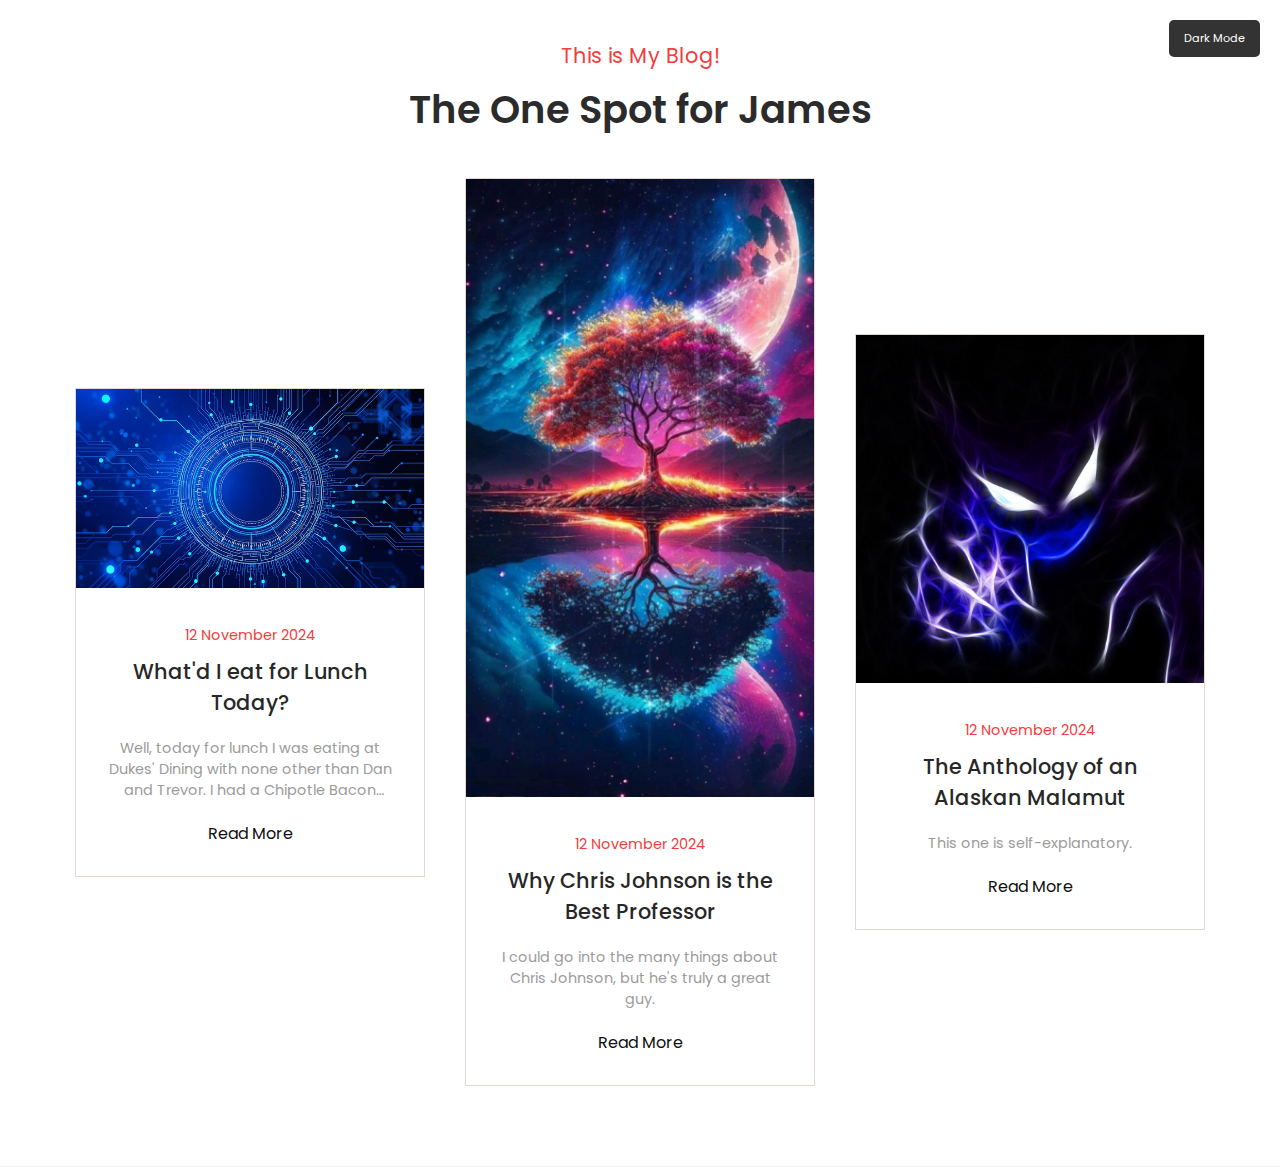
==== index.html @ 2184aa3c "maybe" ====
<!doctype HTML>
<html>

  <head>
    <meta charset="utf-8">
    <meta name="viewport" content="width=device-width, initial-scale=1.0, maximum-scale=1.0, user=scalable=no">

      <!--title--------------------------->
      <title>Blog Section</title>

      <!--stylesheet---------------------->
      <link rel="stylesheet" href="css/style.css"/>

      <!--fav icon------------------------>
      <link rel="shortcut icon" href="images/existential_dread.svg"/>

      <!--poppins------------>
      <link rel="preconnect" href="https://fonts.googleapis.com">
      <link rel="preconnect" href="https://fonts.gstatic.com" crossorigin>
      <link href="https://fonts.googleapis.com/css2?family=Poppins:ital,wght@0,100;0,200;0,300;0,400;0,500;0,600;0,700;0,800;0,900;1,100;1,200;1,300;1,400;1,500;1,600;1,700;1,800;1,900&display=swap" rel="stylesheet">
  </head>

  <body>
    

    <!--==BLOG-section=============================================================-->
    <section id="blog">

      <!--heading----------------------->
      <div class="blog-heading">
        <span>This is My Blog!</span>
        
        <h3>The One Spot for James</h3>
      </div>

      <button class="dark-mode-toggle" onclick="toggleTheme('dark-mode')">Dark Mode</button>

      <!--blog-container-------------->
      <div class="blog-container">

        <!--box-1----------->
        <div class="blog-box">
          <!--img----------->
          <div class="blog-img">
            <img src="images/cool_tech.jpeg" alt="Blog">
          </div>
  
          <!--text--->
          <div class="blog-text">
            <span>12 November 2024</span>
            <a href="lunch.html" class="blog-title">What'd I eat for Lunch Today?</a>
            <p>Well, today for lunch I was eating at Dukes' Dining with none other than Dan and Trevor. I had a Chipotle Bacon Cheeseburger from The Den. It was mmm-mmm good. Then I had to walk uphill for 15 mins :/</p>
            <a href="lunch.html">Read More</a>
          </div>

        </div>

        <!--box-2----------->
        <div class="blog-box">
          <!--img----------->
          <div class="blog-img">
            <img src="images/tree.jpg" alt="Blog">
          </div>
  
          <!--text--->
          <div class="blog-text">
            <span>12 November 2024</span>
            <a href="chris.html" class="blog-title">Why Chris Johnson is the Best Professor</a>
            <p>I could go into the many things about Chris Johnson, but he's truly a great guy.</p>
            <a href="chris.html">Read More</a>
          </div>

        </div>

        <!--box-3----------->
        <div class="blog-box">
          <!--img----------->
          <div class="blog-img">
            <img src="images/haunter.jpeg" alt="Blog">
          </div>
  
          <!--text--->
          <div class="blog-text">
            <span>12 November 2024</span>
            <a href="malamut.html" class="blog-title">The Anthology of an Alaskan Malamut</a>
            <p>This one is self-explanatory.</p>
            <a href="malamut.html">Read More</a>
          </div>

        </div>



      </div>



    </section>

    <script src="scripts/funcs.js"></script>
  </body>


</html>
---- css/style.css ----
/* Global Styles */
* {
    margin: 0;
    padding: 0;
    font-family: 'Poppins', sans-serif;
    box-sizing: border-box;
}

body {
    margin: 0;
    padding: 0;
    background-color: white;
    color: black;
}

a {
    text-decoration: none;
}

ul {
    list-style: none;
}

/* Dark Mode Styling */
.dark-mode {
    background-color: black;
    color: white;
}

/* Button Styling */
.dark-mode-toggle {
    position: fixed;
    top: 20px;
    right: 20px;
    padding: 10px 15px;
    background-color: #333;
    color: #fff;
    border: none;
    border-radius: 5px;
    cursor: pointer;
    font-size: 0.7rem;
    z-index: 1000;
    transition: background-color 0.3s;
}

.dark-mode-toggle:hover {
    background-color: #555;
}

.dark-mode .dark-mode-toggle {
    background-color: #ddd;
    color: #333;
}

/* Blog Section */
#blog {
    display: flex;
    justify-content: center;
    align-items: center;
    flex-direction: column;
    padding: 40px;
    border-bottom: 1px solid rgba(0, 0, 0, 0.05);
}

.blog-heading {
    display: flex;
    justify-content: center;
    align-items: center;
    flex-direction: column;
    text-align: center;
}

/* Blog heading span */
.blog-heading span {
    color: #f33c3c;
    font-size: 1.3rem;
    font-weight: 400;
    margin-bottom: 10px;
}

.blog-heading h3 {
    font-size: 2.4rem;
    color: #2b2b2b;
    font-weight: 600;
}

.dark-mode .blog-heading h3 {
    color: white;
}

.blog-container {
    display: flex;
    justify-content: center;
    align-items: center;
    margin: 20px 0;
    flex-wrap: wrap;
}

.blog-box {
    width: 350px;
    background-color: #ffffff;
    border: 1px solid #E1D9D1;
    margin: 20px;
}

.dark-mode .blog-box {
    background-color: #1e1e1e;
    border-color: #333;
}

.blog-img img {
    width: 100%;
    height: auto;
    object-fit: cover;
    object-position: center;
}

/* Blog Text Container */
.blog-text {
    padding: 30px;
    display: flex;
    flex-direction: column;
    justify-content: flex-start; /* Align items to the top */
}

/* Blog Date */
.blog-text span {
    color: #f33c3c;
    font-size: 0.9rem;
    text-align: center;  /* Center the date */
    margin-bottom: 10px;  /* Add some space below the date */
}

/* Blog Title */
.blog-text .blog-title {
    font-size: 1.3rem;
    font-weight: 500;
    color: #272727;
    text-align: center;  /* Center the title */
}

.dark-mode .blog-text .blog-title {
    color: #e0e0e0;
}

/* Adjust title hover state */
.blog-text .blog-title:hover {
    color: #f33c3c;
    transition: all ease 0.3s;
}

/* Blog Content */
.blog-text p {
    color: #9b9b9b;
    font-size: 0.9rem;
    display: -webkit-box;
    -webkit-line-clamp: 3;
    line-clamp: 3;
    -webkit-box-orient: vertical;
    overflow: hidden;
    text-overflow: ellipsis;
    margin: 20px 0;
    text-align: center;  /* Center the content */
}

.dark-mode .blog-text p {
    color: #bbbbbb;
}

/* Links */
.blog-text a {
    color: #0f0f0f;
    text-align: center;  /* Center the link */
}

.dark-mode .blog-text a {
    color: #ffffff;
}

.blog-text a:hover {
    color: #f33c3c;
    transition: all ease 0.3s;
}
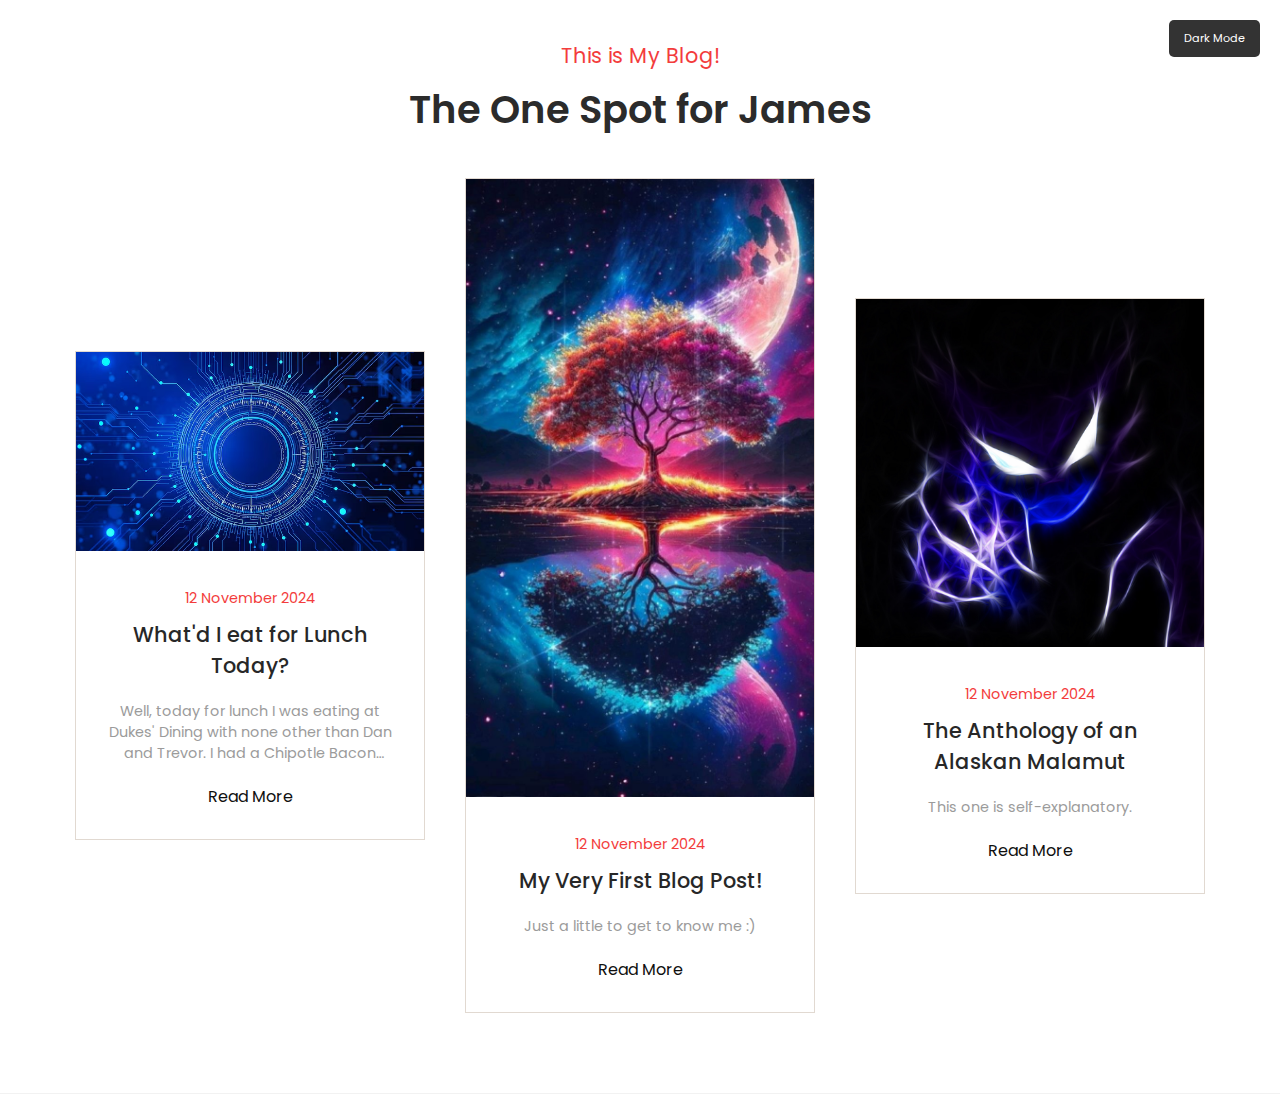
==== commit 354187a4: "posts!" ====
--- a/index.html
+++ b/index.html
@@ -10,6 +10,9 @@
 
       <!--stylesheet---------------------->
       <link rel="stylesheet" href="css/style.css"/>
+
+      <!--dark-mode--------->
+      <script src="scripts/darkmode.js"></script>
 
       <!--fav icon------------------------>
       <link rel="shortcut icon" href="images/existential_dread.svg"/>
@@ -33,7 +36,14 @@
         <h3>The One Spot for James</h3>
       </div>
 
-      <button class="dark-mode-toggle" onclick="toggleTheme('dark-mode')">Dark Mode</button>
+      <button class="dark-mode-toggle" onclick="toggleDarkMode()">Dark Mode</button>
+
+      <script>
+        // Apply dark mode if the theme is already set in the cookie
+        document.addEventListener("DOMContentLoaded", function () {
+            applyDarkMode();  // Check and apply dark mode if stored in cookies
+        });
+      </script>
 
       <!--blog-container-------------->
       <div class="blog-container">
@@ -48,9 +58,9 @@
           <!--text--->
           <div class="blog-text">
             <span>12 November 2024</span>
-            <a href="lunch.html" class="blog-title">What'd I eat for Lunch Today?</a>
+            <a href="posts/lunch.html" class="blog-title">What'd I eat for Lunch Today?</a>
             <p>Well, today for lunch I was eating at Dukes' Dining with none other than Dan and Trevor. I had a Chipotle Bacon Cheeseburger from The Den. It was mmm-mmm good. Then I had to walk uphill for 15 mins :/</p>
-            <a href="lunch.html">Read More</a>
+            <a href="posts/lunch.html">Read More</a>
           </div>
 
         </div>
@@ -65,9 +75,9 @@
           <!--text--->
           <div class="blog-text">
             <span>12 November 2024</span>
-            <a href="chris.html" class="blog-title">Why Chris Johnson is the Best Professor</a>
-            <p>I could go into the many things about Chris Johnson, but he's truly a great guy.</p>
-            <a href="chris.html">Read More</a>
+            <a href="posts/first.html" class="blog-title">My Very First Blog Post!</a>
+            <p>Just a little to get to know me :)</p>
+            <a href="posts/first.html">Read More</a>
           </div>
 
         </div>
@@ -82,9 +92,9 @@
           <!--text--->
           <div class="blog-text">
             <span>12 November 2024</span>
-            <a href="malamut.html" class="blog-title">The Anthology of an Alaskan Malamut</a>
+            <a href="posts/malamut.html" class="blog-title">The Anthology of an Alaskan Malamut</a>
             <p>This one is self-explanatory.</p>
-            <a href="malamut.html">Read More</a>
+            <a href="posts/malamut.html">Read More</a>
           </div>
 
         </div>
@@ -97,7 +107,6 @@
 
     </section>
 
-    <script src="scripts/funcs.js"></script>
   </body>
 
 
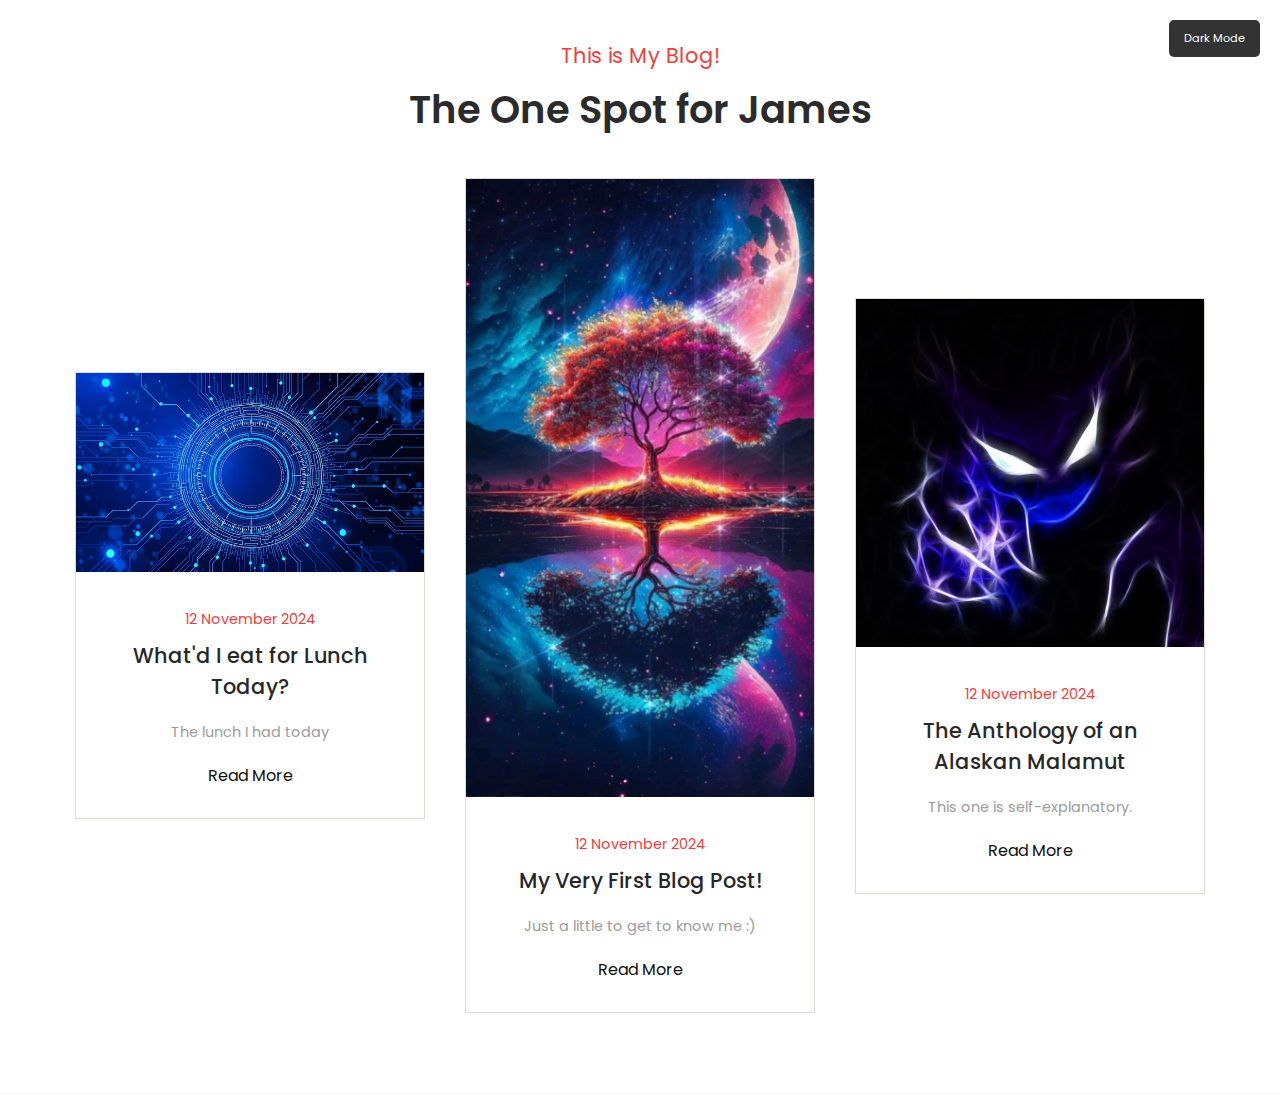
==== commit 20de55e9: "updated" ====
--- a/index.html
+++ b/index.html
@@ -59,7 +59,7 @@
           <div class="blog-text">
             <span>12 November 2024</span>
             <a href="posts/lunch.html" class="blog-title">What'd I eat for Lunch Today?</a>
-            <p>Well, today for lunch I was eating at Dukes' Dining with none other than Dan and Trevor. I had a Chipotle Bacon Cheeseburger from The Den. It was mmm-mmm good. Then I had to walk uphill for 15 mins :/</p>
+            <p>The lunch I had today</p>
             <a href="posts/lunch.html">Read More</a>
           </div>
 
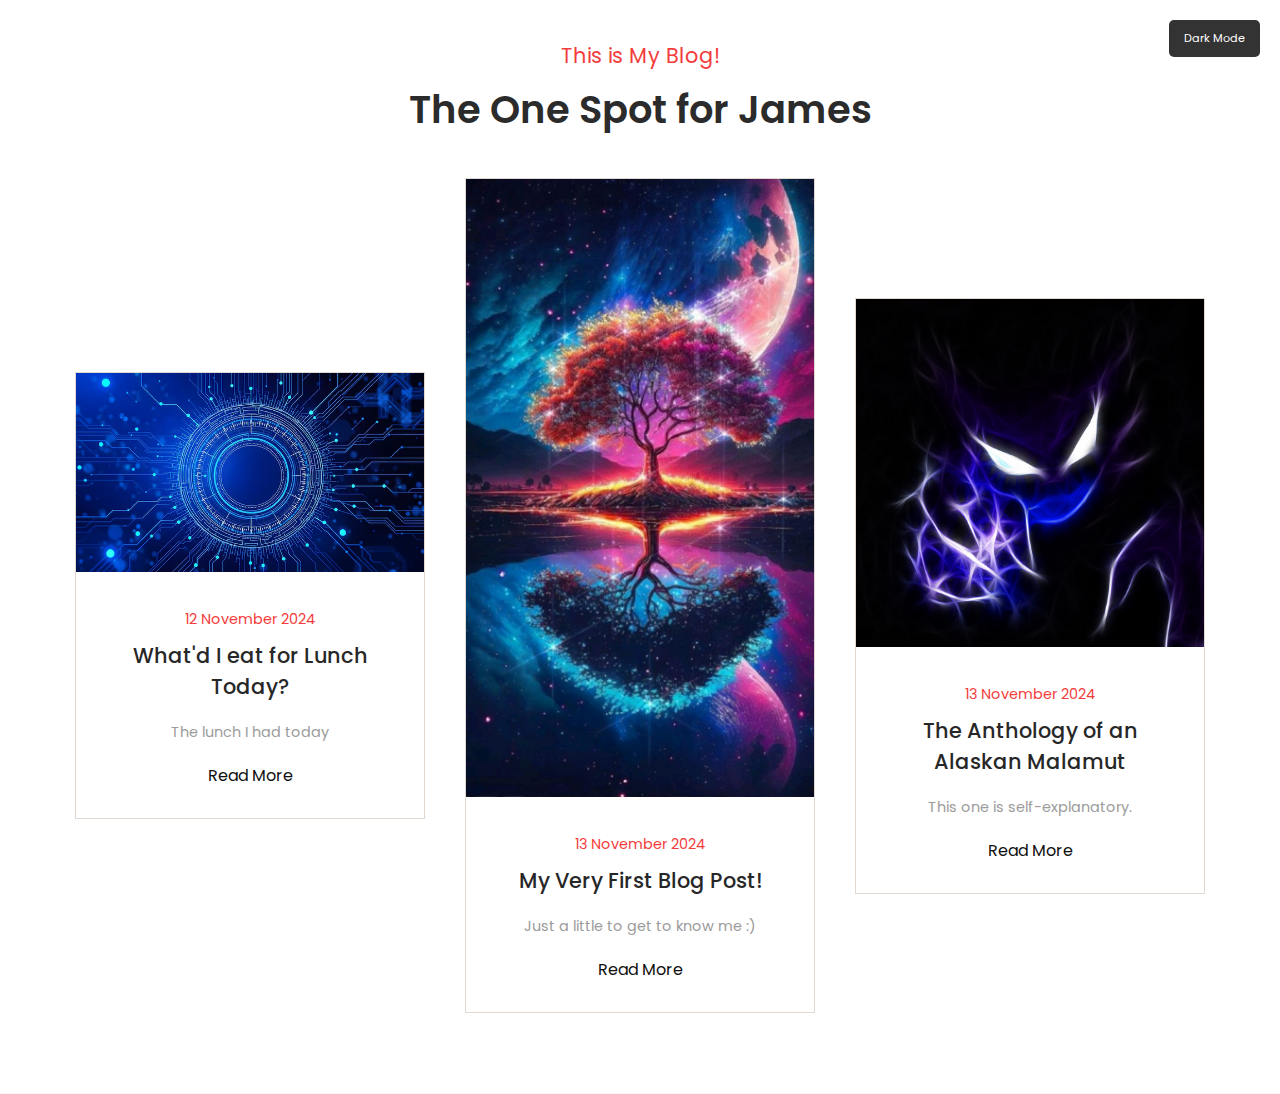
==== commit f47a377a: "slight date fix" ====
--- a/index.html
+++ b/index.html
@@ -74,7 +74,7 @@
   
           <!--text--->
           <div class="blog-text">
-            <span>12 November 2024</span>
+            <span>13 November 2024</span>
             <a href="posts/first.html" class="blog-title">My Very First Blog Post!</a>
             <p>Just a little to get to know me :)</p>
             <a href="posts/first.html">Read More</a>
@@ -91,7 +91,7 @@
   
           <!--text--->
           <div class="blog-text">
-            <span>12 November 2024</span>
+            <span>13 November 2024</span>
             <a href="posts/malamut.html" class="blog-title">The Anthology of an Alaskan Malamut</a>
             <p>This one is self-explanatory.</p>
             <a href="posts/malamut.html">Read More</a>
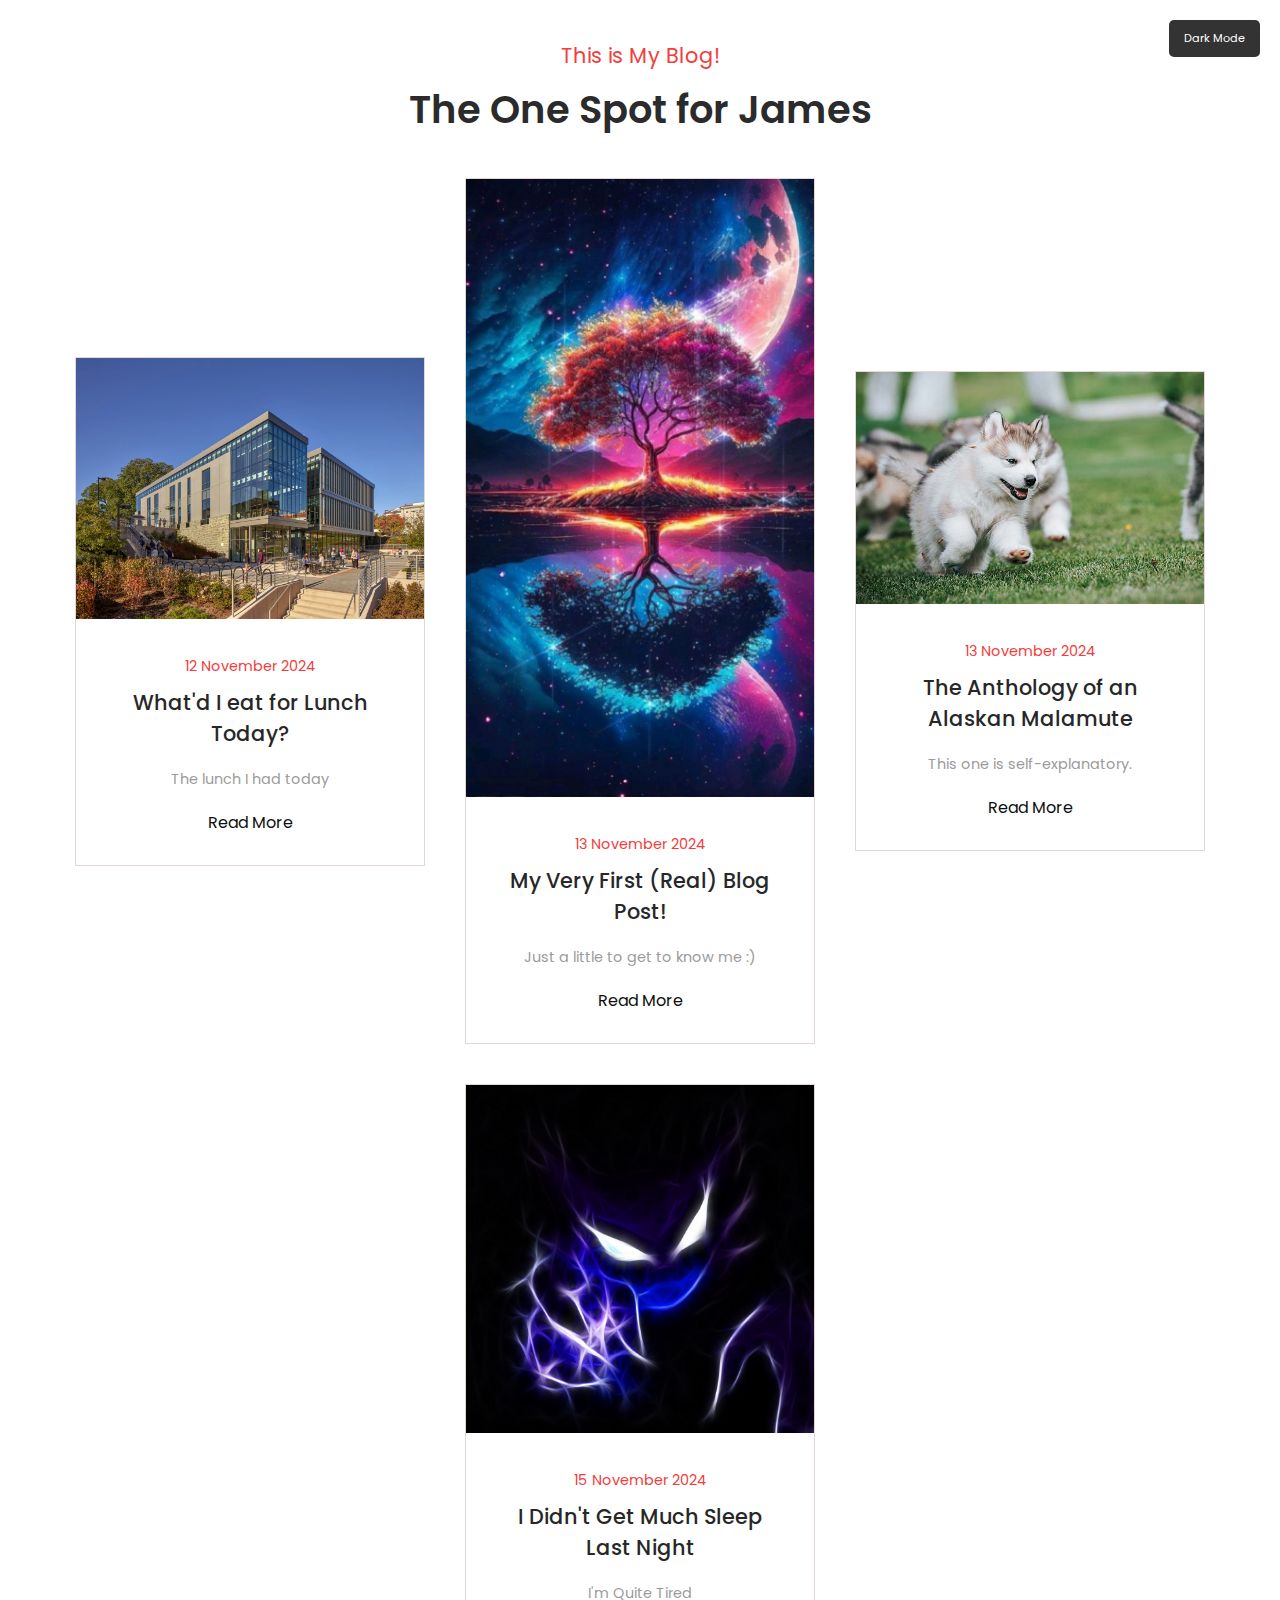
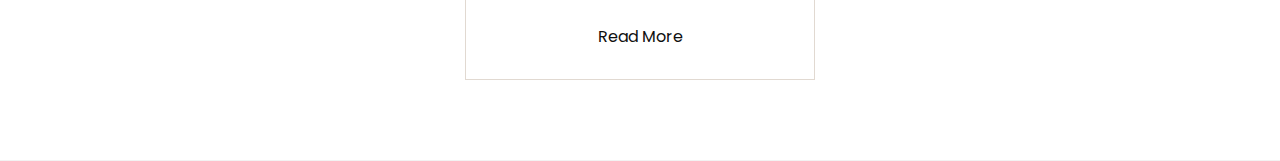
==== commit f07f28e8: "sleep!" ====
--- a/index.html
+++ b/index.html
@@ -52,7 +52,7 @@
         <div class="blog-box">
           <!--img----------->
           <div class="blog-img">
-            <img src="images/cool_tech.jpeg" alt="Blog">
+            <img src="images/dukesdining.jpg" alt="Blog">
           </div>
   
           <!--text--->
@@ -75,7 +75,7 @@
           <!--text--->
           <div class="blog-text">
             <span>13 November 2024</span>
-            <a href="posts/first.html" class="blog-title">My Very First Blog Post!</a>
+            <a href="posts/first.html" class="blog-title">My Very First (Real) Blog Post!</a>
             <p>Just a little to get to know me :)</p>
             <a href="posts/first.html">Read More</a>
           </div>
@@ -86,15 +86,32 @@
         <div class="blog-box">
           <!--img----------->
           <div class="blog-img">
+            <img src="images/alaskanmalamute.jpg" alt="Blog">
+          </div>
+  
+          <!--text--->
+          <div class="blog-text">
+            <span>13 November 2024</span>
+            <a href="posts/malamute.html" class="blog-title">The Anthology of an Alaskan Malamute</a>
+            <p>This one is self-explanatory.</p>
+            <a href="posts/malamute.html">Read More</a>
+          </div>
+
+        </div>
+
+        <!--box-4----------->
+        <div class="blog-box">
+          <!--img----------->
+          <div class="blog-img">
             <img src="images/haunter.jpeg" alt="Blog">
           </div>
   
           <!--text--->
           <div class="blog-text">
-            <span>13 November 2024</span>
-            <a href="posts/malamut.html" class="blog-title">The Anthology of an Alaskan Malamut</a>
-            <p>This one is self-explanatory.</p>
-            <a href="posts/malamut.html">Read More</a>
+            <span>15 November 2024</span>
+            <a href="posts/sleep.html" class="blog-title">I Didn't Get Much Sleep Last Night</a>
+            <p>I'm Quite Tired</p>
+            <a href="posts/sleep.html">Read More</a>
           </div>
 
         </div>
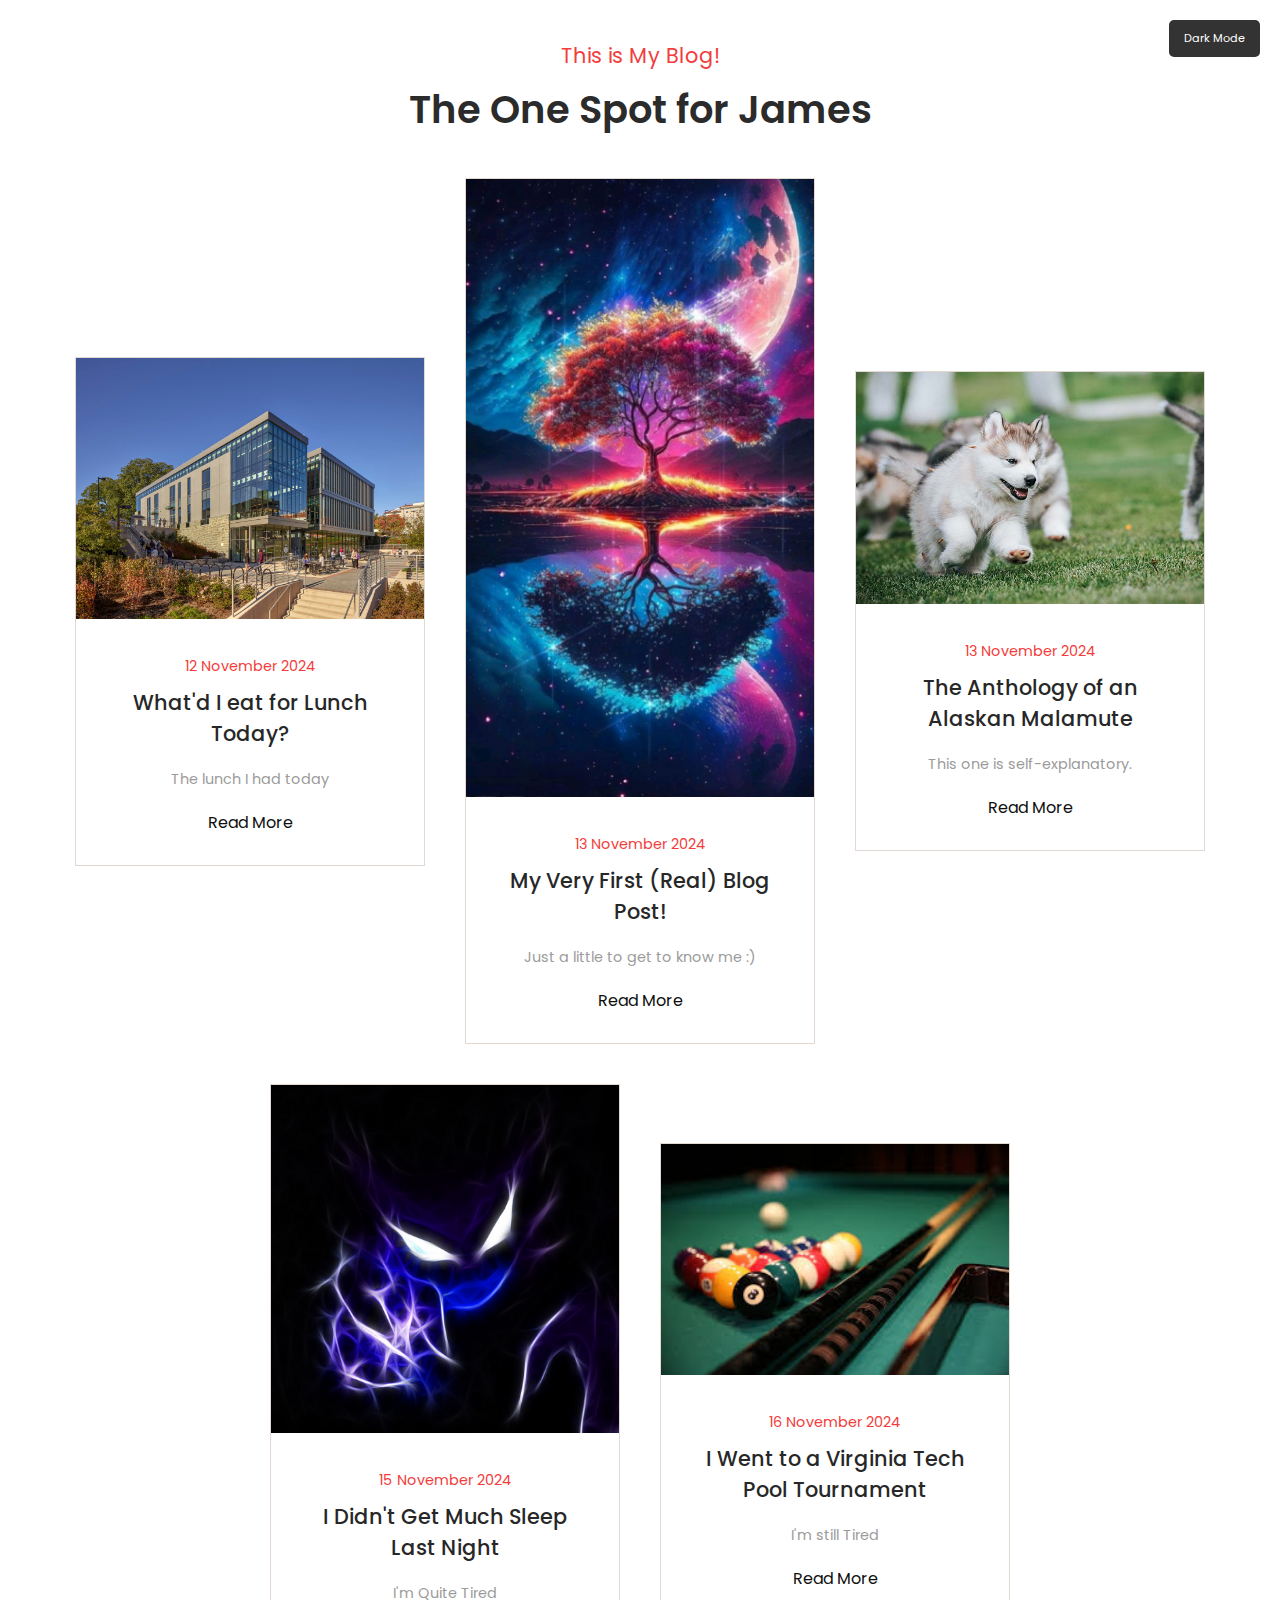
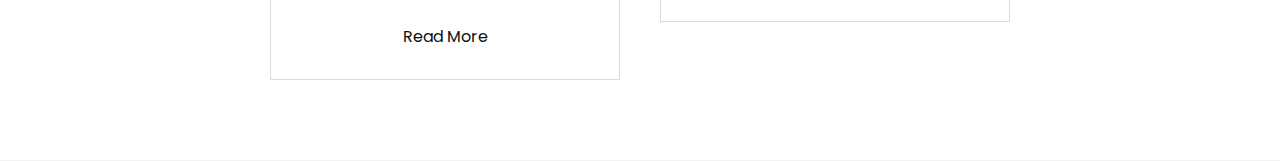
==== commit 91687f8c: "VT tourney day 1" ====
--- a/index.html
+++ b/index.html
@@ -116,6 +116,23 @@
 
         </div>
 
+        <!--box-5----------->
+        <div class="blog-box">
+          <!--img----------->
+          <div class="blog-img">
+            <img src="images/pool.jpeg" alt="Blog">
+          </div>
+  
+          <!--text--->
+          <div class="blog-text">
+            <span>16 November 2024</span>
+            <a href="posts/vttourney.html" class="blog-title">I Went to a Virginia Tech Pool Tournament</a>
+            <p>I'm still Tired</p>
+            <a href="posts/vttourney.html">Read More</a>
+          </div>
+
+        </div>
+
 
 
       </div>
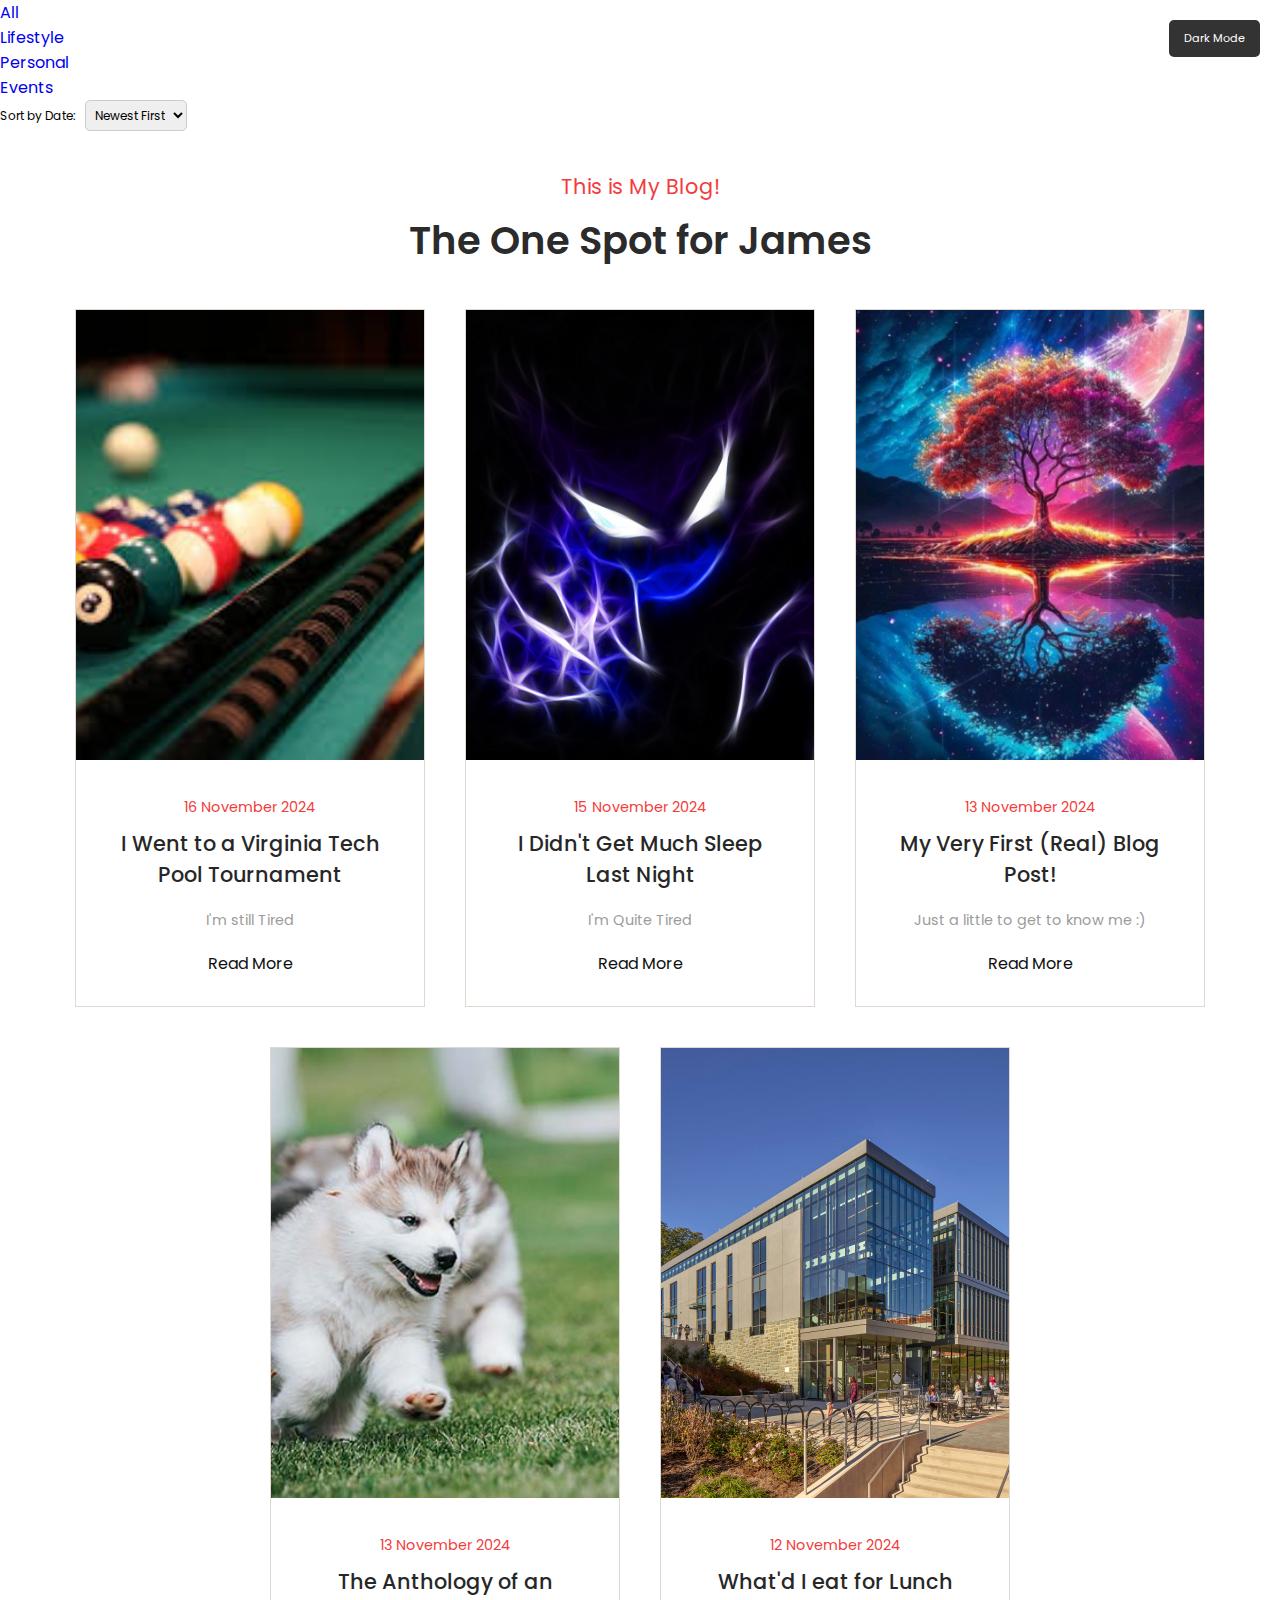
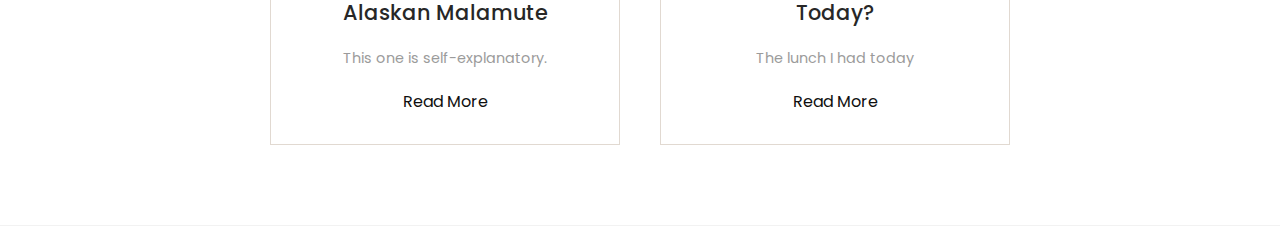
==== commit 36076bc7: "filter n shit" ====
--- a/index.html
+++ b/index.html
@@ -1,147 +1,213 @@
 <!doctype HTML>
 <html>
 
-  <head>
-    <meta charset="utf-8">
-    <meta name="viewport" content="width=device-width, initial-scale=1.0, maximum-scale=1.0, user=scalable=no">
-
-      <!--title--------------------------->
-      <title>Blog Section</title>
-
-      <!--stylesheet---------------------->
-      <link rel="stylesheet" href="css/style.css"/>
-
-      <!--dark-mode--------->
-      <script src="scripts/darkmode.js"></script>
-
-      <!--fav icon------------------------>
-      <link rel="shortcut icon" href="images/existential_dread.svg"/>
-
-      <!--poppins------------>
-      <link rel="preconnect" href="https://fonts.googleapis.com">
-      <link rel="preconnect" href="https://fonts.gstatic.com" crossorigin>
-      <link href="https://fonts.googleapis.com/css2?family=Poppins:ital,wght@0,100;0,200;0,300;0,400;0,500;0,600;0,700;0,800;0,900;1,100;1,200;1,300;1,400;1,500;1,600;1,700;1,800;1,900&display=swap" rel="stylesheet">
-  </head>
-
-  <body>
-    
-
-    <!--==BLOG-section=============================================================-->
-    <section id="blog">
-
-      <!--heading----------------------->
-      <div class="blog-heading">
-        <span>This is My Blog!</span>
-        
-        <h3>The One Spot for James</h3>
-      </div>
-
-      <button class="dark-mode-toggle" onclick="toggleDarkMode()">Dark Mode</button>
-
-      <script>
-        // Apply dark mode if the theme is already set in the cookie
-        document.addEventListener("DOMContentLoaded", function () {
-            applyDarkMode();  // Check and apply dark mode if stored in cookies
-        });
-      </script>
-
-      <!--blog-container-------------->
-      <div class="blog-container">
-
-        <!--box-1----------->
-        <div class="blog-box">
-          <!--img----------->
-          <div class="blog-img">
-            <img src="images/dukesdining.jpg" alt="Blog">
-          </div>
-  
-          <!--text--->
-          <div class="blog-text">
-            <span>12 November 2024</span>
-            <a href="posts/lunch.html" class="blog-title">What'd I eat for Lunch Today?</a>
-            <p>The lunch I had today</p>
-            <a href="posts/lunch.html">Read More</a>
-          </div>
-
-        </div>
-
-        <!--box-2----------->
-        <div class="blog-box">
-          <!--img----------->
-          <div class="blog-img">
-            <img src="images/tree.jpg" alt="Blog">
-          </div>
-  
-          <!--text--->
-          <div class="blog-text">
-            <span>13 November 2024</span>
-            <a href="posts/first.html" class="blog-title">My Very First (Real) Blog Post!</a>
-            <p>Just a little to get to know me :)</p>
-            <a href="posts/first.html">Read More</a>
-          </div>
-
-        </div>
-
-        <!--box-3----------->
-        <div class="blog-box">
-          <!--img----------->
-          <div class="blog-img">
-            <img src="images/alaskanmalamute.jpg" alt="Blog">
-          </div>
-  
-          <!--text--->
-          <div class="blog-text">
-            <span>13 November 2024</span>
-            <a href="posts/malamute.html" class="blog-title">The Anthology of an Alaskan Malamute</a>
-            <p>This one is self-explanatory.</p>
-            <a href="posts/malamute.html">Read More</a>
-          </div>
-
-        </div>
-
-        <!--box-4----------->
-        <div class="blog-box">
-          <!--img----------->
-          <div class="blog-img">
-            <img src="images/haunter.jpeg" alt="Blog">
-          </div>
-  
-          <!--text--->
-          <div class="blog-text">
-            <span>15 November 2024</span>
-            <a href="posts/sleep.html" class="blog-title">I Didn't Get Much Sleep Last Night</a>
-            <p>I'm Quite Tired</p>
-            <a href="posts/sleep.html">Read More</a>
-          </div>
-
-        </div>
-
-        <!--box-5----------->
-        <div class="blog-box">
-          <!--img----------->
-          <div class="blog-img">
-            <img src="images/pool.jpeg" alt="Blog">
-          </div>
-  
-          <!--text--->
-          <div class="blog-text">
-            <span>16 November 2024</span>
-            <a href="posts/vttourney.html" class="blog-title">I Went to a Virginia Tech Pool Tournament</a>
-            <p>I'm still Tired</p>
-            <a href="posts/vttourney.html">Read More</a>
-          </div>
-
-        </div>
-
-
-
-      </div>
-
-
-
-    </section>
-
-  </body>
-
+<head>
+  <meta charset="utf-8">
+  <meta name="viewport" content="width=device-width, initial-scale=1.0, maximum-scale=1.0, user-scalable=no">
+
+  <!-- Title -->
+  <title>Blog Section</title>
+
+  <!-- Stylesheet -->
+  <link rel="stylesheet" href="css/style.css" />
+
+  <!-- Dark Mode -->
+  <script src="scripts/darkmode.js"></script>
+
+  <!-- Fav Icon -->
+  <link rel="shortcut icon" href="images/existential_dread.svg" />
+
+  <!-- Poppins Font -->
+  <link rel="preconnect" href="https://fonts.googleapis.com">
+  <link rel="preconnect" href="https://fonts.gstatic.com" crossorigin>
+  <link href="https://fonts.googleapis.com/css2?family=Poppins:wght@100;400;700&display=swap" rel="stylesheet">
+</head>
+
+<body>
+  <!-- Navigation Bar -->
+  <nav class="navbar">
+    <ul>
+      <li><a href="#" data-category="all" class="filter-btn active">All</a></li>
+      <li><a href="#" data-category="lifestyle" class="filter-btn">Lifestyle</a></li>
+      <li><a href="#" data-category="personal" class="filter-btn">Personal</a></li>
+      <li><a href="#" data-category="events" class="filter-btn">Events</a></li>
+    </ul>
+  
+    <!-- Sort Dropdown -->
+    <div class="sort-dropdown">
+      <label for="sort-by-date">Sort by Date:</label>
+      <select id="sort-by-date">
+        <option value="newest" selected>Newest First</option>
+        <option value="oldest">Oldest First</option>
+      </select>
+    </div>
+  </nav>
+  
+
+  <!-- Blog Section -->
+  <section id="blog">
+    <!-- Heading -->
+    <div class="blog-heading">
+      <span>This is My Blog!</span>
+      <h3>The One Spot for James</h3>
+    </div>
+
+    <button class="dark-mode-toggle" onclick="toggleDarkMode()">Dark Mode</button>
+
+    <script>
+      document.addEventListener("DOMContentLoaded", function () {
+        applyDarkMode();
+      });
+    </script>
+
+    <!-- Blog Container -->
+    <div class="blog-container">
+      <!-- Post 1 -->
+      <div class="blog-box" data-category="lifestyle">
+        <div class="blog-img">
+          <img src="images/dukesdining.jpg" alt="Lunch">
+        </div>
+        <div class="blog-text">
+          <span>12 November 2024</span>
+          <a href="posts/lunch.html" class="blog-title">What'd I eat for Lunch Today?</a>
+          <p>The lunch I had today</p>
+          <a href="posts/lunch.html">Read More</a>
+        </div>
+      </div>
+
+      <!-- Post 2 -->
+      <div class="blog-box" data-category="personal">
+        <div class="blog-img">
+          <img src="images/tree.jpg" alt="Tree">
+        </div>
+        <div class="blog-text">
+          <span>13 November 2024</span>
+          <a href="posts/first.html" class="blog-title">My Very First (Real) Blog Post!</a>
+          <p>Just a little to get to know me :)</p>
+          <a href="posts/first.html">Read More</a>
+        </div>
+      </div>
+
+      <!-- Post 3 -->
+      <div class="blog-box" data-category="personal">
+        <div class="blog-img">
+          <img src="images/alaskanmalamute.jpg" alt="Malamute">
+        </div>
+        <div class="blog-text">
+          <span>13 November 2024</span>
+          <a href="posts/malamute.html" class="blog-title">The Anthology of an Alaskan Malamute</a>
+          <p>This one is self-explanatory.</p>
+          <a href="posts/malamute.html">Read More</a>
+        </div>
+      </div>
+
+      <!-- Post 4 -->
+      <div class="blog-box" data-category="lifestyle">
+        <div class="blog-img">
+          <img src="images/haunter.jpeg" alt="Sleep">
+        </div>
+        <div class="blog-text">
+          <span>15 November 2024</span>
+          <a href="posts/sleep.html" class="blog-title">I Didn't Get Much Sleep Last Night</a>
+          <p>I'm Quite Tired</p>
+          <a href="posts/sleep.html">Read More</a>
+        </div>
+      </div>
+
+      <!-- Post 5 -->
+      <div class="blog-box" data-category="events">
+        <div class="blog-img">
+          <img src="images/pool.jpeg" alt="Pool">
+        </div>
+        <div class="blog-text">
+          <span>16 November 2024</span>
+          <a href="posts/vttourney.html" class="blog-title">I Went to a Virginia Tech Pool Tournament</a>
+          <p>I'm still Tired</p>
+          <a href="posts/vttourney.html">Read More</a>
+        </div>
+      </div>
+    </div>
+  </section>
+
+  <!-- Filter Script -->
+  <script>
+    const filterButtons = document.querySelectorAll(".filter-btn");
+    const blogBoxes = document.querySelectorAll(".blog-box");
+    const sortDropdown = document.getElementById("sort-by-date");
+    const blogContainer = document.querySelector(".blog-container");
+  
+    // Function to filter posts based on the selected category
+    function filterPosts(category) {
+      blogBoxes.forEach(box => {
+        if (category === "all" || box.getAttribute("data-category") === category) {
+          box.style.display = "block";
+        } else {
+          box.style.display = "none";
+        }
+      });
+    }
+  
+    // Function to sort posts by date
+    function sortPosts(order) {
+      const posts = Array.from(blogBoxes);
+      posts.sort((a, b) => {
+        const dateA = new Date(a.querySelector("span").textContent);
+        const dateB = new Date(b.querySelector("span").textContent);
+  
+        return order === "newest" ? dateB - dateA : dateA - dateB;
+      });
+  
+      // Append sorted posts back to the container
+      posts.forEach(post => blogContainer.appendChild(post));
+    }
+  
+    // Check localStorage for the last selected filter
+    document.addEventListener("DOMContentLoaded", () => {
+      const savedCategory = localStorage.getItem("selectedCategory") || "all";
+      const savedOrder = localStorage.getItem("sortOrder") || "newest";
+  
+      // Apply the saved category filter
+      filterPosts(savedCategory);
+  
+      // Apply the saved sort order
+      sortPosts(savedOrder);
+  
+      // Set the active class for the saved category button
+      filterButtons.forEach(button => {
+        if (button.getAttribute("data-category") === savedCategory) {
+          button.classList.add("active");
+        } else {
+          button.classList.remove("active");
+        }
+      });
+  
+      // Set the saved sort order in the dropdown
+      sortDropdown.value = savedOrder;
+    });
+  
+    // Add click event listeners to all filter buttons
+    filterButtons.forEach(button => {
+      button.addEventListener("click", (e) => {
+        e.preventDefault();
+  
+        const category = button.getAttribute("data-category");
+        localStorage.setItem("selectedCategory", category);
+        filterPosts(category);
+  
+        filterButtons.forEach(btn => btn.classList.remove("active"));
+        button.classList.add("active");
+      });
+    });
+  
+    // Add change event listener to the sort dropdown
+    sortDropdown.addEventListener("change", (e) => {
+      const sortOrder = e.target.value;
+      localStorage.setItem("sortOrder", sortOrder);
+      sortPosts(sortOrder);
+    });
+  </script>
+  
+  
+</body>
 
 </html>
--- a/css/style.css
+++ b/css/style.css
@@ -110,7 +110,7 @@
 
 .blog-img img {
     width: 100%;
-    height: auto;
+    height: 450px;
     object-fit: cover;
     object-position: center;
 }
@@ -180,4 +180,27 @@
 .blog-text a:hover {
     color: #f33c3c;
     transition: all ease 0.3s;
-}+}
+
+.sort-dropdown {
+    display: inline-block;
+    margin-left: 0px;
+  }
+  
+  .sort-dropdown select {
+    padding: 5px;       /* Reduce padding */
+    font-size: 12px;    /* Smaller font size */
+    width: auto;        /* Adjust width dynamically */
+    height: auto;       /* Ensure it scales properly */
+    border-radius: 5px; /* Rounded corners for consistent styling */
+    border: 1px solid #ccc; /* Optional: Light border */
+  }
+  
+  .sort-dropdown label {
+    font-size: 12px;    /* Match label font size with the dropdown */
+    margin-right: 5px;  /* Small space between label and dropdown */
+  }
+  
+  .filter-btn:hover {
+    color: #f33c3c;
+  }